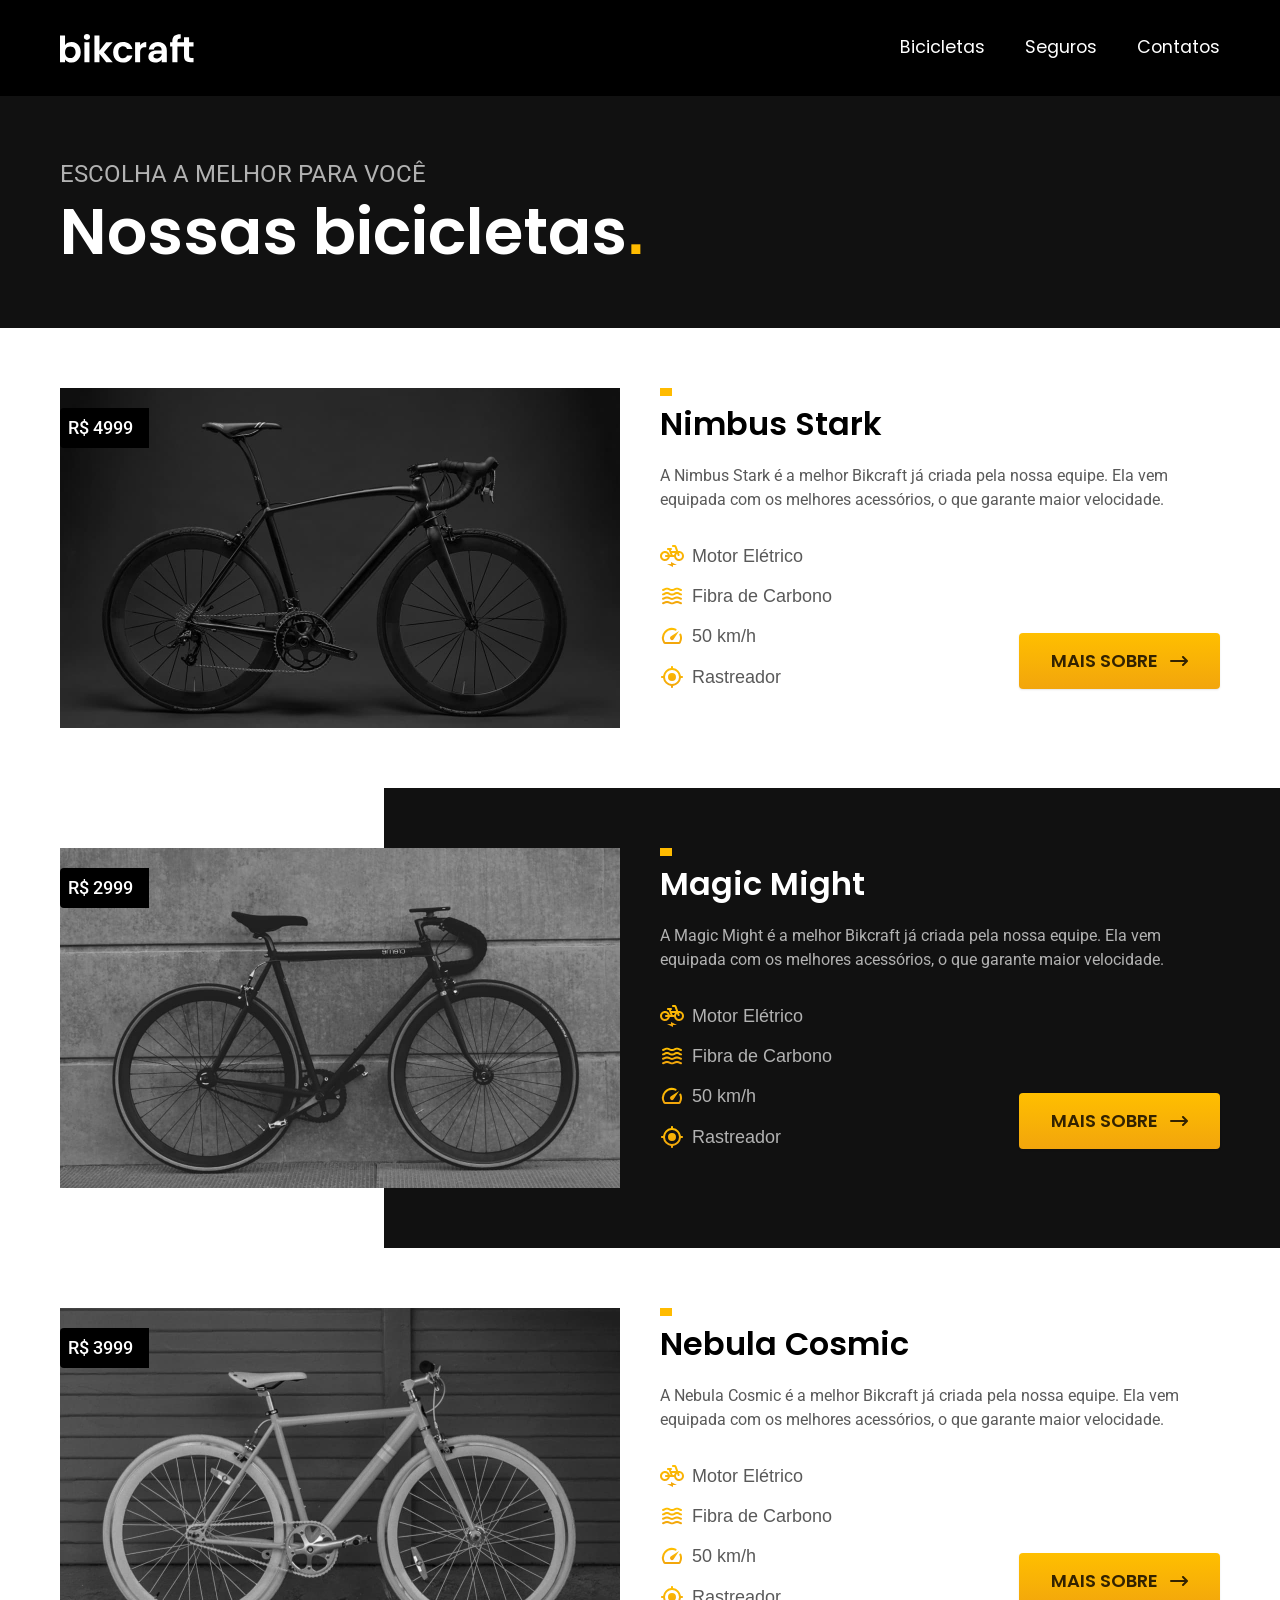
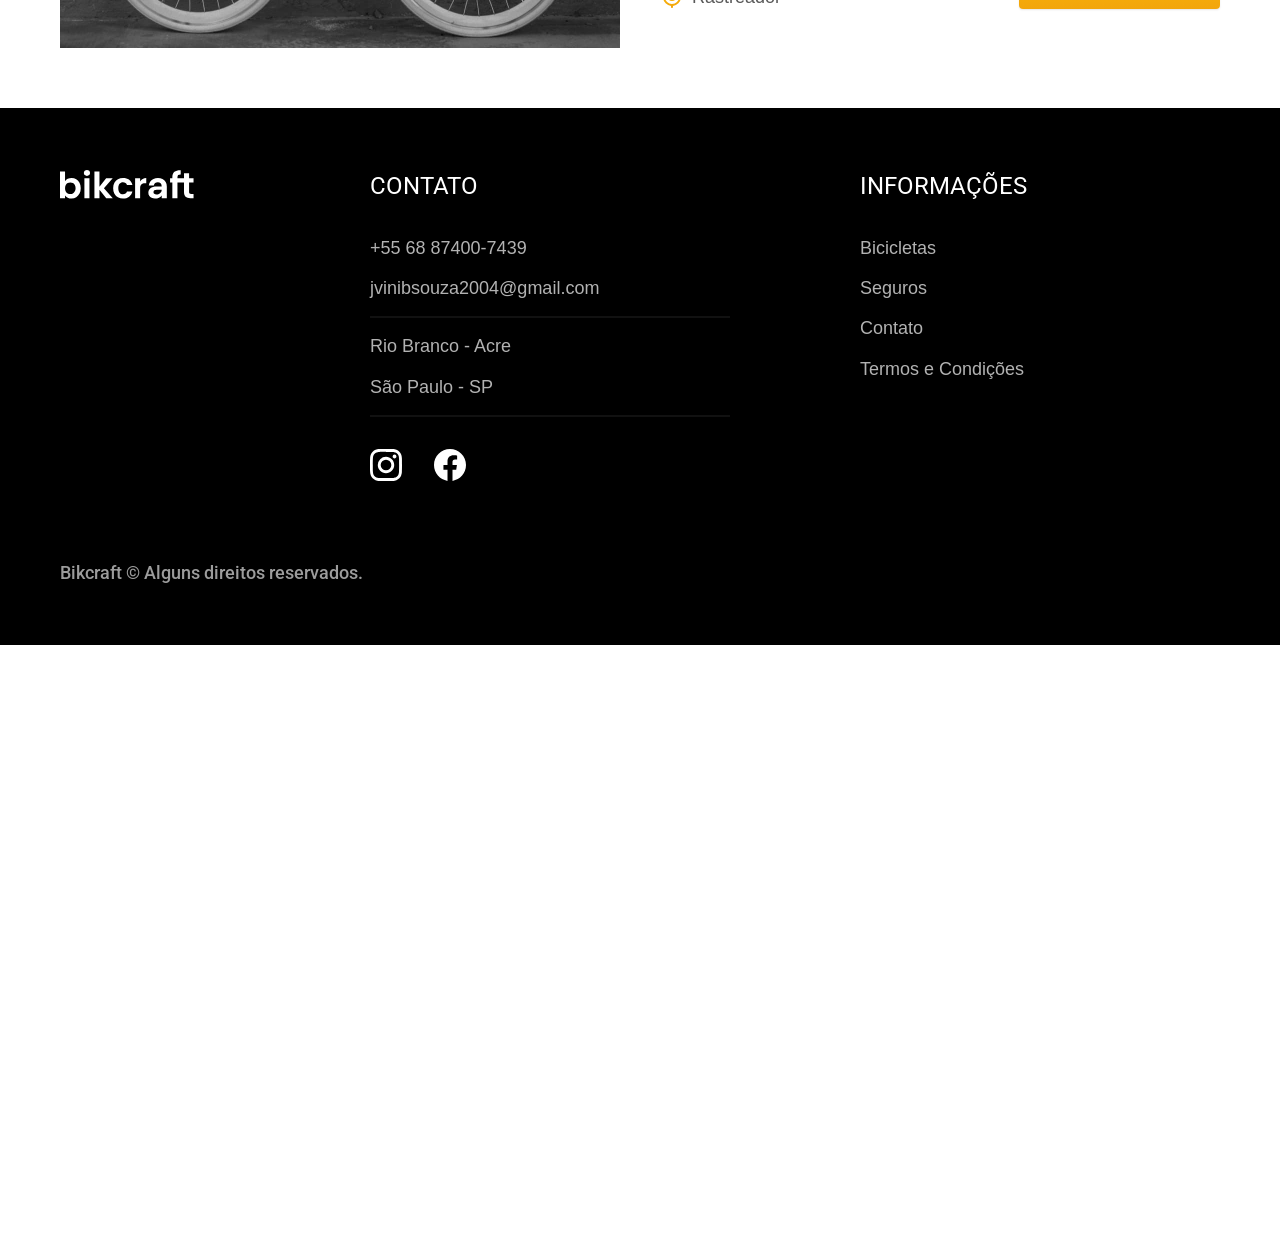
==== bikes.html @ ffdbcc09 "Atualização do projeto 05/03/2026" ====
<!DOCTYPE html>
<html lang="pt-br">

<head>
  <meta charset="UTF-8">
  <meta name="viewport" content="width=device-width, initial-scale=1.0">
  <meta name="description" content="Bicicletas elétricas de alta precisão feitas sob medida para o cliente.">
  <title>Bicicletas | Bikcraft</title>
  <link rel="stylesheet" href="../css/style.css">
  <link rel="preconnect" href="https://fonts.googleapis.com">
  <link rel="preconnect" href="https://fonts.gstatic.com" crossorigin>
  <link href="https://fonts.googleapis.com/css2?family=Merriweather:ital,opsz,wght@1,18..144,900&family=Poppins:wght@400;600&family=Roboto&display=swap" rel="stylesheet">
</head>

<body id="bikes">
  <header class="header-bg">
    <div class="header container">
      <a href="../">
        <img src="../img/bikcraft.svg" alt="Bikcraft">
      </a>

      <nav aria-label="primária">
        <ul class="header-menu font-1-m c0">
          <li><a href="../bikes.html">Bicicletas</a></li>
          <li><a href="../insurance.html">Seguros</a></li>
          <li><a href="../contact.html">Contatos</a></li>
        </ul>
      </nav>
    </div>
  </header>
  <main>
    <div class="title-bg">
      <div class="title container">
        <p class="font-2-l-b c5">Escolha a melhor para você</p>
        <h1 class="font-1-xxl c0">Nossas bicicletas<span class="p1">.</span></h1>
      </div>
    </div>

    <div class="bikes container">
      <div class="bikes-image">
        <img src="../img/bicicletas/nimbus.jpg" alt="Nimbus Stark">
        <span class="font-2-m c0">R$ 4999</span>
      </div>
      <div class="bikes-content">
        <h2 class="font-1-xl">Nimbus Stark</h2>
        <p class="font-2-s c8">A Nimbus Stark é a melhor Bikcraft já criada pela nossa equipe. Ela vem equipada com os melhores acessórios, o que garante maior velocidade.</p>
        <ul class="font-1-m c8">
          <li>
            <img src="../img/icones/eletrica.svg" alt="">
            Motor Elétrico
          </li>
          <li>
            <img src="../img/icones/carbono.svg" alt="">
            Fibra de Carbono
          </li>
          <li>
            <img src="../img/icones/velocidade.svg" alt="">
            50 km/h
          </li>
          <li>
            <img src="../img/icones/rastreador.svg" alt="">
            Rastreador
          </li>
        </ul>
        <a class="button arrow" href="../bikes/nimbus.html">Mais Sobre</a>
      </div>
    </div>
    <div class="bikes-bg">
      <div class="bikes container">
        <div class="bikes-image">
          <img src="../img/bicicletas/magic.jpg" alt="Magic Might">
          <span class="font-2-m c0">R$ 2999</span>
        </div>
        <div class="bikes-content">
          <h2 class="font-1-xl c0">Magic Might</h2>
          <p class="font-2-s c5">A Magic Might é a melhor Bikcraft já criada pela nossa equipe. Ela vem equipada com os melhores acessórios, o que garante maior velocidade.</p>
          <ul class="font-1-m c5">
            <li>
              <img src="../img/icones/eletrica.svg" alt="">
              Motor Elétrico
            </li>
            <li>
              <img src="../img/icones/carbono.svg" alt="">
              Fibra de Carbono
            </li>
            <li>
              <img src="../img/icones/velocidade.svg" alt="">
              50 km/h
            </li>
            <li>
              <img src="../img/icones/rastreador.svg" alt="">
              Rastreador
            </li>
          </ul>
          <a class="button arrow" href="../bikes/magic.html">Mais Sobre</a>
        </div>
      </div>
    </div>

    <div class="bikes container">
      <div class="bikes-image">
        <img src="../img/bicicletas/nebula.jpg" alt="Nebula Cosmic">
        <span class="font-2-m c0">R$ 3999</span>
      </div>
      <div class="bikes-content">
        <h2 class="font-1-xl">Nebula Cosmic</h2>
        <p class="font-2-s c8">A Nebula Cosmic é a melhor Bikcraft já criada pela nossa equipe. Ela vem equipada com os melhores acessórios, o que garante maior velocidade.</p>
        <ul class="font-1-m c8">
          <li>
            <img src="../img/icones/eletrica.svg" alt="">
            Motor Elétrico
          </li>
          <li>
            <img src="../img/icones/carbono.svg" alt="">
            Fibra de Carbono
          </li>
          <li>
            <img src="../img/icones/velocidade.svg" alt="">
            50 km/h
          </li>
          <li>
            <img src="../img/icones/rastreador.svg" alt="">
            Rastreador
          </li>
        </ul>
        <a class="button arrow" href="../bikes/nebula.html">Mais Sobre</a>
      </div>

    </div>
  </main>

  <footer class="footer-bg">
    <div class="footer container">
      <img src="../img/bikcraft.svg" alt="Bikcraft">
      <div class="footer-contact">
        <h3 class="font-2-l-b c0">Contato</h3>
        <ul class="font-2-m c5">
          <li><a href="tel:+5568974007439">+55 68 87400-7439</a></li>
          <li><a href="mailto:jvinibsouza2004@gmail.com">jvinibsouza2004@gmail.com</a></li>
          <li>Rio Branco - Acre</li>
          <li>São Paulo - SP</li>
        </ul>
        <div class="footer-social">
          <a href="../">
            <img src="../img/redes/instagram.svg" alt="Instagram">
          </a>
          <a href="../">
            <img src="../img/redes/facebook.svg" alt="Facebook">
          </a>
        </div>
      </div>
      <div class="footer-info">
        <h3 class="font-2-l-b c0">Informações</h3>
        <nav>
          <ul class="font-1-m c5">
            <li><a href="../bicicletas.html">Bicicletas</a></li>
            <li><a href="../seguros.html">Seguros</a></li>
            <li><a href="../contato.html">Contato</a></li>
            <li><a href="../termos.html">Termos e Condições</a></li>
          </ul>
        </nav>
      </div>
      <p class="footer-copy font-2-m c6">Bikcraft © Alguns direitos reservados.</p>
    </div>
  </footer>
</body>

</html>
---- css/style.css ----
@import "./global/global.css";
@import "./global/header.css";

@import "./home/introduction.css";

@import "./utilities/components.css";
@import "./utilities/typografy.css";
@import "./utilities/colors.css";

@import "./bikes/bikes-list.css";
@import "./bike/bike.css";

@import "./technology/technology.css";

@import "./home/partners.css";

@import "./home/testimonial.css";

@import "./insurance/insurance.css";

@import "./footer/footer.css";

@import "./terms/terms.css";

@import "./bikes/bikes.css";

@import "./insurance/benefits.css";
@import "./insurance/questions.css";

@import "./bike/insurance2.css";
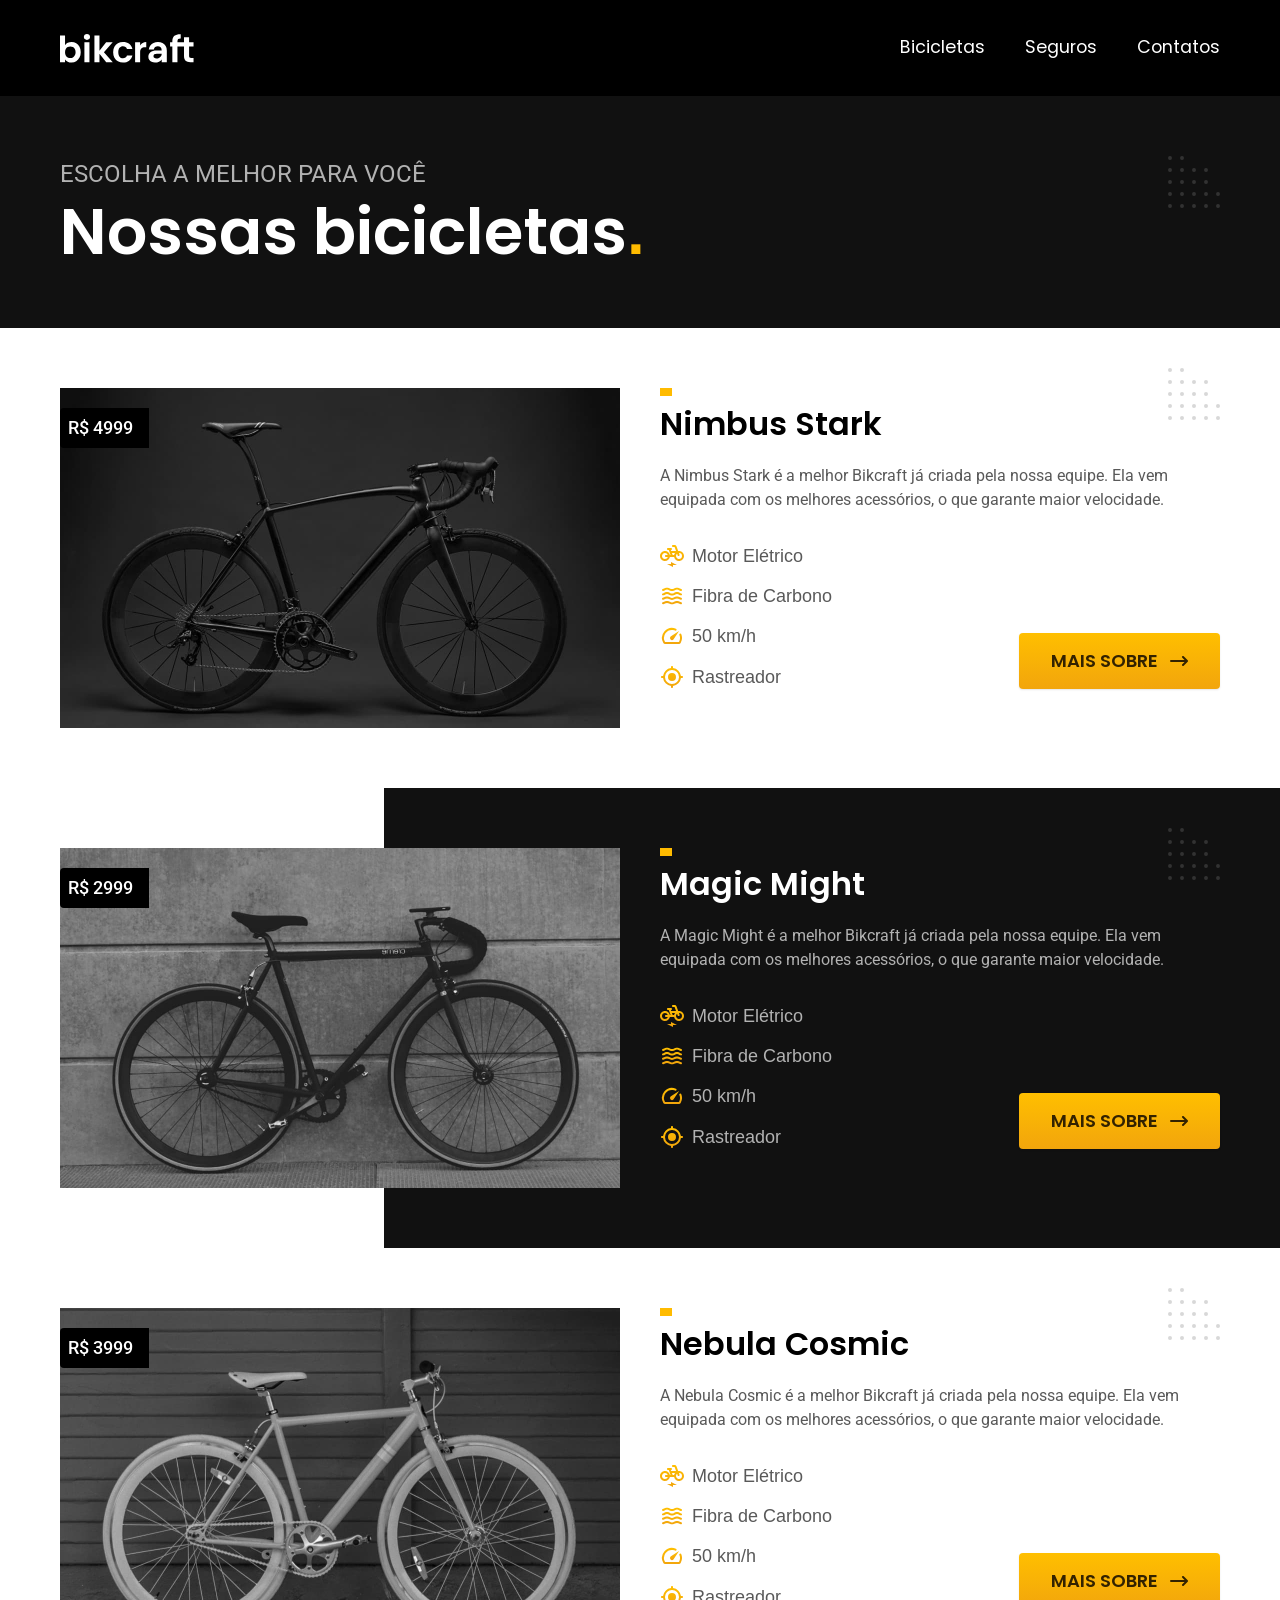
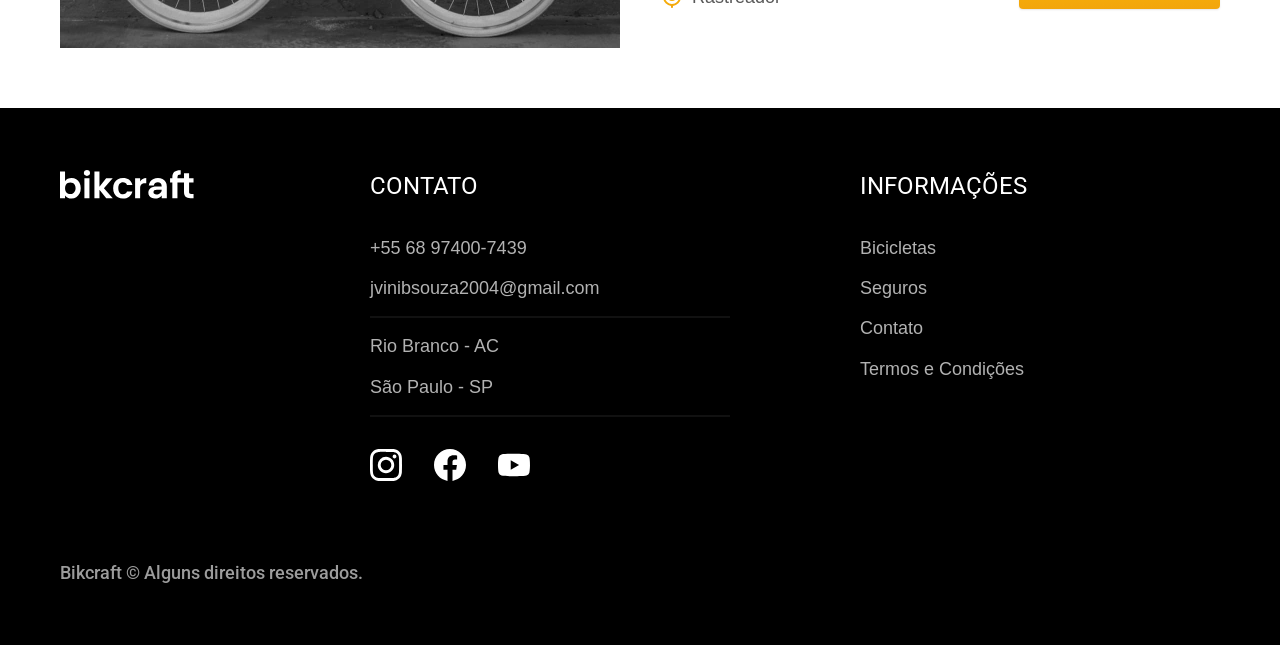
==== commit 6ef030b3: "finalização do projeto" ====
--- a/bikes.html
+++ b/bikes.html
@@ -6,7 +6,8 @@
   <meta name="viewport" content="width=device-width, initial-scale=1.0">
   <meta name="description" content="Bicicletas elétricas de alta precisão feitas sob medida para o cliente.">
   <title>Bicicletas | Bikcraft</title>
-  <link rel="stylesheet" href="../css/style.css">
+  <link rel="preload" href="./css/style.css" as="style">
+  <link rel="stylesheet" href="./css/style.css">
   <link rel="preconnect" href="https://fonts.googleapis.com">
   <link rel="preconnect" href="https://fonts.gstatic.com" crossorigin>
   <link href="https://fonts.googleapis.com/css2?family=Merriweather:ital,opsz,wght@1,18..144,900&family=Poppins:wght@400;600&family=Roboto&display=swap" rel="stylesheet">
@@ -131,21 +132,24 @@
 
   <footer class="footer-bg">
     <div class="footer container">
-      <img src="../img/bikcraft.svg" alt="Bikcraft">
+      <img src="./img/bikcraft.svg" alt="Bikcraft">
       <div class="footer-contact">
         <h3 class="font-2-l-b c0">Contato</h3>
         <ul class="font-2-m c5">
-          <li><a href="tel:+5568974007439">+55 68 87400-7439</a></li>
+          <li><a href="tel:+5568974007439">+55 68 97400-7439</a></li>
           <li><a href="mailto:jvinibsouza2004@gmail.com">jvinibsouza2004@gmail.com</a></li>
-          <li>Rio Branco - Acre</li>
+          <li>Rio Branco - AC</li>
           <li>São Paulo - SP</li>
         </ul>
         <div class="footer-social">
-          <a href="../">
-            <img src="../img/redes/instagram.svg" alt="Instagram">
+          <a href="./">
+            <img src="./img/redes/instagram.svg" alt="Instagram">
           </a>
-          <a href="../">
-            <img src="../img/redes/facebook.svg" alt="Facebook">
+          <a href="./">
+            <img src="./img/redes/facebook.svg" alt="Facebook">
+          </a>
+          <a href="./">
+            <img src="./img/redes/youtube.svg" alt="Youtube">
           </a>
         </div>
       </div>
@@ -153,10 +157,10 @@
         <h3 class="font-2-l-b c0">Informações</h3>
         <nav>
           <ul class="font-1-m c5">
-            <li><a href="../bicicletas.html">Bicicletas</a></li>
-            <li><a href="../seguros.html">Seguros</a></li>
-            <li><a href="../contato.html">Contato</a></li>
-            <li><a href="../termos.html">Termos e Condições</a></li>
+            <li><a href="./bikes.html">Bicicletas</a></li>
+            <li><a href="./insurance.html">Seguros</a></li>
+            <li><a href="./contact.html">Contato</a></li>
+            <li><a href="./terms.html">Termos e Condições</a></li>
           </ul>
         </nav>
       </div>
--- a/css/style.css
+++ b/css/style.css
@@ -4,6 +4,7 @@
 @import "./home/introduction.css";
 
 @import "./utilities/components.css";
+@import "./utilities/forms.css";
 @import "./utilities/typografy.css";
 @import "./utilities/colors.css";
 
@@ -28,3 +29,7 @@
 @import "./insurance/questions.css";
 
 @import "./bike/insurance2.css";
+@import "./contact/contact.css";
+@import "./contact/forms.css";
+@import "./contact/stores.css";
+@import "./quote/quote.css";
--- a/css/style.css
+++ b/css/style.css
@@ -4,6 +4,7 @@
 @import "./home/introduction.css";
 
 @import "./utilities/components.css";
+@import "./utilities/forms.css";
 @import "./utilities/typografy.css";
 @import "./utilities/colors.css";
 
@@ -28,3 +29,7 @@
 @import "./insurance/questions.css";
 
 @import "./bike/insurance2.css";
+@import "./contact/contact.css";
+@import "./contact/forms.css";
+@import "./contact/stores.css";
+@import "./quote/quote.css";
